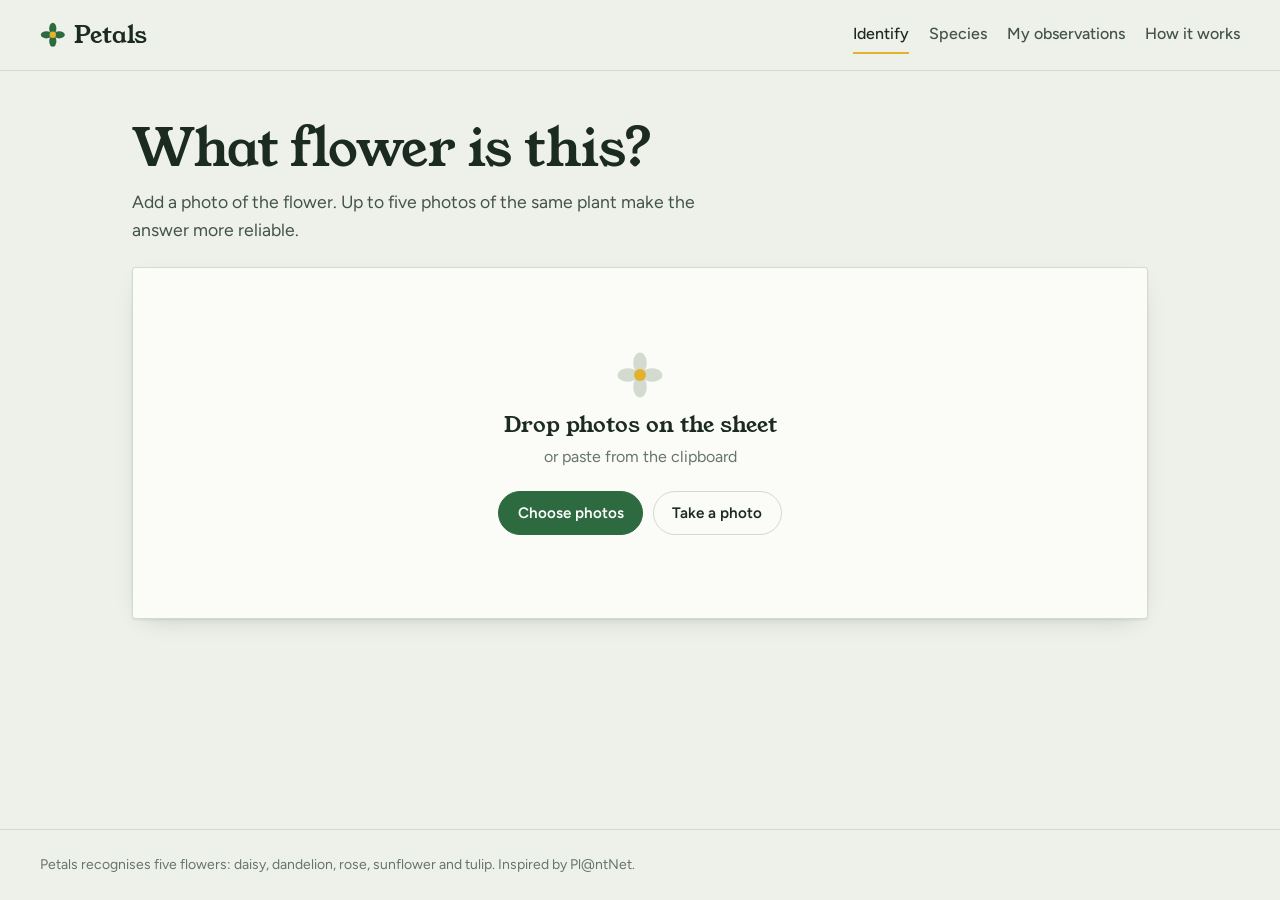
==== site/index.html @ 461c6b3f "test pictures" ====
<!doctype html>
<html lang="en">
<head>
  <meta charset="utf-8">
  <meta name="viewport" content="width=device-width, initial-scale=1">
  <title>Petals</title>
  <meta name="description" content="Identify flowers from a photo.">
  <link rel="icon" href="favicon.svg" type="image/svg+xml">
  <link rel="preconnect" href="https://fonts.googleapis.com">
  <link rel="preconnect" href="https://fonts.gstatic.com" crossorigin>
  <link href="https://fonts.googleapis.com/css2?family=Figtree:wght@400;500;600&family=Young+Serif&display=swap" rel="stylesheet">
  <link rel="stylesheet" href="styles.css">
</head>
<body>
  <header class="masthead">
    <a class="brand" href="#/">
      <svg class="brand-mark" viewBox="0 0 32 32" aria-hidden="true"><use href="#petal-mark"/></svg>
      Petals
    </a>
    <nav aria-label="Main">
      <a href="#/" data-route="identify">Identify</a>
      <a href="#/species" data-route="species">Species</a>
      <a href="#/observations" data-route="observations">My observations</a>
      <a href="#/how" data-route="how">How it works</a>
    </nav>
  </header>

  <div id="model-banner" class="banner" hidden>
    No trained model yet. Run <code>python training/train.py</code>, then restart the server.
    You can still browse species and read how it works.
  </div>

  <main id="view" tabindex="-1"></main>

  <footer class="colophon">
    Petals recognises five flowers: daisy, dandelion, rose, sunflower and tulip.
    Inspired by Pl@ntNet.
  </footer>

  <svg width="0" height="0" style="position:absolute" aria-hidden="true">
    <symbol id="petal-mark" viewBox="0 0 32 32">
      <g fill="currentColor">
        <ellipse cx="16" cy="8" rx="4.5" ry="7"/>
        <ellipse cx="16" cy="24" rx="4.5" ry="7"/>
        <ellipse cx="8" cy="16" rx="7" ry="4.5"/>
        <ellipse cx="24" cy="16" rx="7" ry="4.5"/>
      </g>
      <circle cx="16" cy="16" r="4" fill="var(--pollen)"/>
    </symbol>
  </svg>

  <template id="tpl-identify">
    <section class="identify">
      <div class="intro">
        <h1>What flower is this?</h1>
        <p>Add a photo of the flower. Up to five photos of the same plant make the answer more reliable.</p>
      </div>
      <div class="sheet drop" id="drop">
        <input type="file" id="file" accept="image/*" multiple hidden>
        <input type="file" id="camera" accept="image/*" capture="environment" hidden>
        <div class="drop-empty">
          <svg class="drop-mark" viewBox="0 0 32 32" aria-hidden="true"><use href="#petal-mark"/></svg>
          <p class="drop-title">Drop photos on the sheet</p>
          <p class="drop-hint">or paste from the clipboard</p>
          <div class="drop-actions">
            <button class="btn primary" type="button" data-pick="file">Choose photos</button>
            <button class="btn" type="button" data-pick="camera">Take a photo</button>
          </div>
        </div>
        <ul class="thumbs" id="thumbs" aria-label="Selected photos"></ul>
      </div>
      <div class="identify-actions" id="identify-actions" hidden>
        <button class="btn primary" id="go" type="button">Identify</button>
        <button class="btn quiet" id="add-more" type="button">Add another photo</button>
        <button class="btn quiet" id="clear" type="button">Clear</button>
      </div>
      <p class="error" id="error" role="alert"></p>
    </section>
  </template>

  <template id="tpl-result">
    <section class="result">
      <div class="specimen">
        <div class="sheet mounted">
          <figure class="mount">
            <img id="hero" alt="">
            <span class="tape tl"></span><span class="tape br"></span>
          </figure>
          <ul class="mini" id="mini" aria-label="Other photos"></ul>
        </div>
        <aside class="slip" id="slip" aria-live="polite"></aside>
      </div>
      <div class="ranking">
        <h2>All matches</h2>
        <ol class="bars" id="bars"></ol>
        <p class="fineprint">Scores are averaged across your photos. Petals only knows five flowers, so a photo of anything else is matched to the closest of them.</p>
      </div>
      <form class="save" id="save-form">
        <h2>Save this observation</h2>
        <label>Where did you see it? <span class="optional">(optional)</span>
          <input name="place" maxlength="120" placeholder="e.g. Golden Gate Park, by the pond">
        </label>
        <label>Notes <span class="optional">(optional)</span>
          <textarea name="note" rows="2" maxlength="500" placeholder="Colour, height, smell…"></textarea>
        </label>
        <div class="form-actions">
          <button class="btn primary" type="submit">Save observation</button>
          <a class="btn quiet" href="#/">Identify another flower</a>
        </div>
        <p class="status" id="save-status" role="status"></p>
      </form>
    </section>
  </template>

  <script src="app.js" type="module"></script>
</body>
</html>
---- site/styles.css ----
:root {
  --paper: #eef1ea;
  --sheet: #fbfbf7;
  --ink: #1c2b22;
  --ink-2: #435349;
  --muted: #66756b;
  --rule: #d3dacf;
  --leaf: #2e6a40;
  --leaf-hover: #24563a;
  --on-leaf: #ffffff;
  --pollen: #e2b22c;
  --slip: #fffcef;
  --slip-rule: #c9c1a0;
  --tape: rgba(222, 208, 160, 0.72);
  --danger: #a8322d;
  --series-train: #1f7a3e;
  --series-val: #b07806;
  --shadow: 0 1px 2px rgba(28, 43, 34, 0.08), 0 8px 24px -12px rgba(28, 43, 34, 0.25);
  --serif: "Young Serif", Georgia, serif;
  --sans: "Figtree", system-ui, sans-serif;
  color-scheme: light;
}

@media (prefers-color-scheme: dark) {
  :root:not([data-theme="light"]) {
    --paper: #111914;
    --sheet: #18221c;
    --ink: #e4ebe3;
    --ink-2: #b4c1b7;
    --muted: #8d9b91;
    --rule: #2d3b32;
    --leaf: #7cc08f;
    --leaf-hover: #95d2a6;
    --on-leaf: #0f1a13;
    --pollen: #e8be45;
    --slip: #1f2a23;
    --slip-rule: #4a5640;
    --tape: rgba(150, 140, 100, 0.45);
    --danger: #f08a80;
  --series-train: #45a86a;
  --series-val: #c07a20;
    --shadow: 0 1px 2px rgba(0, 0, 0, 0.4), 0 10px 28px -12px rgba(0, 0, 0, 0.7);
    color-scheme: dark;
  }
}
:root[data-theme="dark"] {
  --paper: #111914;
  --sheet: #18221c;
  --ink: #e4ebe3;
  --ink-2: #b4c1b7;
  --muted: #8d9b91;
  --rule: #2d3b32;
  --leaf: #7cc08f;
  --leaf-hover: #95d2a6;
  --on-leaf: #0f1a13;
  --pollen: #e8be45;
  --slip: #1f2a23;
  --slip-rule: #4a5640;
  --tape: rgba(150, 140, 100, 0.45);
  --danger: #f08a80;
  --series-train: #45a86a;
  --series-val: #c07a20;
  --shadow: 0 1px 2px rgba(0, 0, 0, 0.4), 0 10px 28px -12px rgba(0, 0, 0, 0.7);
  color-scheme: dark;
}

* { box-sizing: border-box; }
[hidden] { display: none !important; }

body {
  margin: 0;
  background: var(--paper);
  color: var(--ink);
  font: 400 1rem/1.55 var(--sans);
  -webkit-font-smoothing: antialiased;
  min-height: 100vh;
  display: flex;
  flex-direction: column;
}

h1, h2, h3 { font-family: var(--serif); font-weight: 400; line-height: 1.15; margin: 0; }
h1 { font-size: clamp(2rem, 1.4rem + 2.6vw, 3.25rem); letter-spacing: -0.01em; }
h2 { font-size: 1.5rem; }
h3 { font-size: 1.2rem; }
p { margin: 0; }
a { color: var(--leaf); }
img { max-width: 100%; display: block; }
code { font-size: 0.9em; background: var(--sheet); padding: 0.1em 0.35em; border-radius: 4px; border: 1px solid var(--rule); }

:focus-visible { outline: 2px solid var(--leaf); outline-offset: 2px; }

/* Masthead */
.masthead {
  display: flex;
  align-items: center;
  justify-content: space-between;
  flex-wrap: wrap;
  gap: 0.75rem 2rem;
  padding: 1rem clamp(1rem, 4vw, 2.5rem);
  border-bottom: 1px solid var(--rule);
}
.brand {
  display: inline-flex;
  align-items: center;
  gap: 0.5rem;
  font: 400 1.5rem/1 var(--serif);
  color: var(--ink);
  text-decoration: none;
}
.brand-mark { width: 1.6rem; height: 1.6rem; color: var(--leaf); }
nav { display: flex; flex-wrap: wrap; gap: 0.25rem 1.25rem; }
nav a {
  color: var(--ink-2);
  text-decoration: none;
  font-weight: 500;
  padding: 0.35rem 0;
  border-bottom: 2px solid transparent;
}
nav a:hover { color: var(--ink); }
nav a[aria-current="page"] { color: var(--ink); border-bottom-color: var(--pollen); }

.banner {
  margin: 1rem auto 0;
  width: calc(min(1080px, 100%) - 2 * clamp(1rem, 4vw, 2rem));
  padding: 0.75rem 1rem;
  border: 1px solid var(--slip-rule);
  background: var(--slip);
  border-radius: 6px;
  color: var(--ink-2);
}

main {
  flex: 1;
  width: min(1080px, 100%);
  margin: 0 auto;
  padding: clamp(1.5rem, 4vw, 3rem) clamp(1rem, 4vw, 2rem) 4rem;
}
main:focus { outline: none; }

.colophon {
  padding: 1.5rem clamp(1rem, 4vw, 2.5rem);
  border-top: 1px solid var(--rule);
  color: var(--muted);
  font-size: 0.875rem;
}

/* Buttons */
.btn {
  display: inline-flex;
  align-items: center;
  justify-content: center;
  gap: 0.4rem;
  min-height: 2.75rem;
  padding: 0.6rem 1.15rem;
  border-radius: 999px;
  border: 1px solid var(--rule);
  background: var(--sheet);
  color: var(--ink);
  font: 600 0.95rem/1 var(--sans);
  text-decoration: none;
  cursor: pointer;
}
.btn:hover { border-color: var(--ink-2); }
.btn.primary { background: var(--leaf); border-color: var(--leaf); color: var(--on-leaf); }
.btn.primary:hover { background: var(--leaf-hover); border-color: var(--leaf-hover); }
.btn.quiet { background: transparent; border-color: transparent; color: var(--ink-2); }
.btn.quiet:hover { color: var(--ink); text-decoration: underline; }
.btn[disabled] { opacity: 0.55; cursor: progress; }

/* The specimen sheet: the app's one memorable object */
.sheet {
  background: var(--sheet);
  border: 1px solid var(--rule);
  border-radius: 3px;
  box-shadow: var(--shadow);
  position: relative;
}

/* Identify */
.identify { display: grid; gap: 1.5rem; }
.intro { display: grid; gap: 0.6rem; max-width: 36rem; }
.intro p { color: var(--ink-2); font-size: 1.1rem; }

.drop {
  min-height: 22rem;
  display: grid;
  place-items: center;
  padding: 2rem 1.25rem;
  transition: border-color 0.15s, background-color 0.15s;
}
.drop.over { border-color: var(--leaf); background: color-mix(in srgb, var(--sheet) 88%, var(--leaf)); }
.drop.has-photos .drop-empty { display: none; }
.drop-empty { display: grid; justify-items: center; gap: 0.35rem; text-align: center; }
.drop-mark { width: 3rem; height: 3rem; color: var(--rule); margin-bottom: 0.5rem; }
.drop-title { font: 400 1.4rem/1.2 var(--serif); }
.drop-hint { color: var(--muted); }
.drop-actions { display: flex; flex-wrap: wrap; justify-content: center; gap: 0.6rem; margin-top: 1rem; }

.thumbs {
  list-style: none;
  margin: 0;
  padding: 0;
  display: flex;
  flex-wrap: wrap;
  justify-content: center;
  gap: 1.25rem;
}
.thumbs:empty { display: none; }
.thumbs li { position: relative; }
.thumbs img {
  width: 11rem;
  height: 11rem;
  object-fit: cover;
  border-radius: 2px;
  box-shadow: 0 1px 3px rgba(0, 0, 0, 0.2);
}
.thumbs li:nth-child(odd) img { transform: rotate(-1.2deg); }
.thumbs li:nth-child(even) img { transform: rotate(1deg); }
.thumbs .remove {
  position: absolute;
  top: -0.6rem;
  right: -0.6rem;
  width: 2rem;
  height: 2rem;
  border-radius: 50%;
  border: 1px solid var(--rule);
  background: var(--sheet);
  color: var(--ink);
  font-size: 1.1rem;
  line-height: 1;
  cursor: pointer;
}

.identify-actions { display: flex; flex-wrap: wrap; gap: 0.5rem; align-items: center; }
.error { color: var(--danger); font-weight: 500; }
.error:empty { display: none; }

/* Result: mounted specimen + determination slip */
.result { display: grid; gap: 3rem; }
.specimen {
  display: grid;
  grid-template-columns: minmax(0, 1.25fr) minmax(0, 1fr);
  gap: 2rem;
  align-items: start;
}
.mounted { padding: clamp(1.25rem, 4vw, 2.5rem); display: grid; gap: 1.25rem; }
.mount { margin: 0; position: relative; justify-self: center; width: 100%; }
.mount img {
  width: 100%;
  max-height: 32rem;
  object-fit: cover;
  border-radius: 2px;
  box-shadow: 0 1px 4px rgba(0, 0, 0, 0.18);
}
.tape {
  position: absolute;
  width: 5.5rem;
  height: 1.6rem;
  background: var(--tape);
  box-shadow: 0 0 1px rgba(0, 0, 0, 0.15);
}
.tape.tl { top: -0.6rem; left: -1.6rem; transform: rotate(-38deg); }
.tape.br { bottom: -0.6rem; right: -1.6rem; transform: rotate(-38deg); }
.mini { list-style: none; margin: 0; padding: 0; display: flex; gap: 0.75rem; justify-content: center; flex-wrap: wrap; }
.mini:empty { display: none; }
.mini button { padding: 0; border: 2px solid transparent; background: none; cursor: pointer; border-radius: 3px; }
.mini button[aria-pressed="true"] { border-color: var(--leaf); }
.mini img { width: 4rem; height: 4rem; object-fit: cover; border-radius: 2px; }

.slip {
  background: var(--slip);
  border: 1px solid var(--slip-rule);
  border-radius: 2px;
  padding: 1.5rem 1.5rem 1.25rem;
  box-shadow: var(--shadow);
  transform: rotate(0.6deg);
  display: grid;
  gap: 1rem;
  position: sticky;
  top: 1.5rem;
}
.slip-head { display: flex; justify-content: space-between; align-items: baseline; gap: 1rem; color: var(--muted); font-size: 0.85rem; border-bottom: 1px solid var(--slip-rule); padding-bottom: 0.6rem; }
.slip-det { font-family: var(--serif); font-size: 0.95rem; color: var(--ink-2); }
.slip-name { font: italic 400 clamp(1.7rem, 1.2rem + 1.5vw, 2.3rem)/1.1 var(--serif); }
.slip-name.undetermined { font-style: normal; }
.slip-common { font-size: 1.15rem; color: var(--ink-2); }
.slip dl { display: grid; grid-template-columns: auto 1fr; gap: 0.35rem 1rem; margin: 0; font-size: 0.95rem; }
.slip dt { color: var(--muted); }
.slip dd { margin: 0; }
.slip .caveat { font-size: 0.9rem; color: var(--ink-2); border-left: 3px solid var(--pollen); padding-left: 0.75rem; }
.slip-foot { border-top: 1px solid var(--slip-rule); padding-top: 0.75rem; display: flex; flex-wrap: wrap; gap: 0.5rem 1.25rem; font-size: 0.95rem; }

.meter { display: grid; gap: 0.35rem; }
.meter-track { height: 0.6rem; background: color-mix(in srgb, var(--slip-rule) 45%, transparent); border-radius: 999px; overflow: hidden; }
.meter-fill { height: 100%; background: var(--pollen); border-radius: 999px; transform-origin: left; animation: grow 0.7s cubic-bezier(.2,.7,.2,1) both; }
.meter-label { display: flex; justify-content: space-between; font-size: 0.9rem; color: var(--ink-2); }
.meter-label strong { color: var(--ink); font-variant-numeric: tabular-nums; }
@keyframes grow { from { transform: scaleX(0); } }

.ranking { display: grid; gap: 1rem; max-width: 40rem; }
.bars { list-style: none; margin: 0; padding: 0; display: grid; gap: 0.85rem; }
.bars li { display: grid; grid-template-columns: 9rem 1fr 3.5rem; gap: 1rem; align-items: center; }
.bars a { color: var(--ink); text-decoration: none; font-weight: 500; }
.bars a:hover { text-decoration: underline; }
.bars .sci { display: block; font-style: italic; font-weight: 400; color: var(--muted); font-size: 0.85rem; }
.bars .track { height: 0.5rem; background: var(--rule); border-radius: 999px; overflow: hidden; }
.bars .fill { height: 100%; background: var(--ink-2); border-radius: 999px; }
.bars li:first-child .fill { background: var(--leaf); }
.bars .pct { text-align: right; font-variant-numeric: tabular-nums; color: var(--ink-2); }
.fineprint { color: var(--muted); font-size: 0.9rem; }

.save { display: grid; gap: 1rem; max-width: 34rem; padding-top: 2rem; border-top: 1px solid var(--rule); }
.save label { display: grid; gap: 0.35rem; font-weight: 500; }
.optional { color: var(--muted); font-weight: 400; }
input, textarea {
  font: inherit;
  color: var(--ink);
  background: var(--sheet);
  border: 1px solid var(--rule);
  border-radius: 6px;
  padding: 0.6rem 0.75rem;
  width: 100%;
}
input:focus, textarea:focus { border-color: var(--leaf); outline: none; box-shadow: 0 0 0 3px color-mix(in srgb, var(--leaf) 25%, transparent); }
.form-actions { display: flex; flex-wrap: wrap; gap: 0.5rem; align-items: center; }
.status { color: var(--leaf); font-weight: 500; }
.status:empty { display: none; }

/* Species */
.page-head { display: grid; gap: 0.6rem; max-width: 40rem; margin-bottom: 2rem; }
.page-head p { color: var(--ink-2); font-size: 1.1rem; }

.flora { list-style: none; margin: 0; padding: 0; display: grid; grid-template-columns: repeat(auto-fill, minmax(15rem, 1fr)); gap: 2rem 1.5rem; }
.flora a { color: inherit; text-decoration: none; display: grid; gap: 0.6rem; }
.flora .plate {
  aspect-ratio: 4 / 5;
  background: var(--sheet);
  border: 1px solid var(--rule);
  border-radius: 3px;
  padding: 0.75rem;
  box-shadow: var(--shadow);
}
.flora .plate img { width: 100%; height: 100%; object-fit: cover; border-radius: 2px; }
.flora .plate .placeholder { width: 100%; height: 100%; display: grid; place-items: center; color: var(--rule); }
.flora .plate .placeholder svg { width: 40%; }
.flora a:hover h3 { text-decoration: underline; }
.flora .sci { font-style: italic; color: var(--muted); }

.species-detail { display: grid; grid-template-columns: minmax(0, 1fr) minmax(0, 1fr); gap: 2.5rem; align-items: start; }
.species-detail .text { display: grid; gap: 1.25rem; }
.species-detail .sci { font: italic 400 1.25rem/1.3 var(--serif); color: var(--ink-2); }
.species-detail .lede { font-size: 1.1rem; max-width: 34rem; }
.species-detail ul.look { margin: 0; padding-left: 1.2rem; display: grid; gap: 0.35rem; }
.species-detail dl { display: grid; grid-template-columns: auto 1fr; gap: 0.4rem 1.25rem; margin: 0; }
.species-detail dt { color: var(--muted); }
.species-detail dd { margin: 0; }
.gallery { display: grid; grid-template-columns: repeat(2, 1fr); gap: 0.75rem; padding: 1rem; }
.gallery img { width: 100%; aspect-ratio: 1; object-fit: cover; border-radius: 2px; }
.gallery .empty { grid-column: 1 / -1; color: var(--muted); padding: 2rem 1rem; text-align: center; }
.back { display: inline-block; margin-bottom: 1.5rem; color: var(--ink-2); }

/* Observations */
.log { list-style: none; margin: 0; padding: 0; display: grid; gap: 1.25rem; }
.log li {
  display: grid;
  grid-template-columns: 7rem 1fr auto;
  gap: 1.25rem;
  align-items: start;
  padding-bottom: 1.25rem;
  border-bottom: 1px solid var(--rule);
}
.log img { width: 7rem; height: 7rem; object-fit: cover; border-radius: 2px; box-shadow: 0 1px 3px rgba(0, 0, 0, 0.2); }
.log .what { display: grid; gap: 0.2rem; }
.log .sci { font-style: italic; color: var(--muted); }
.log .meta { color: var(--ink-2); font-size: 0.9rem; }
.log .note { margin-top: 0.4rem; }
.empty-state { display: grid; gap: 1rem; justify-items: start; padding: 2.5rem 0; color: var(--ink-2); }

/* How it works */
.how { display: grid; gap: 3.5rem; }
.how section { display: grid; gap: 1rem; }
.how .prose { max-width: 40rem; display: grid; gap: 0.85rem; color: var(--ink-2); }
.how .prose strong { color: var(--ink); font-weight: 600; }
.steps { margin: 0; padding-left: 1.4rem; display: grid; gap: 0.5rem; max-width: 40rem; color: var(--ink-2); }
.stats { display: flex; flex-wrap: wrap; gap: 2.5rem; }
.stats div { display: grid; }
.stats strong { font: 400 2rem/1.1 var(--serif); font-variant-numeric: tabular-nums; }
.stats span { color: var(--muted); font-size: 0.9rem; }

.aug-controls { display: flex; flex-wrap: wrap; gap: 0.5rem; align-items: center; }
.aug-controls label { display: inline-flex; gap: 0.4rem; align-items: center; padding: 0.4rem 0.8rem; border: 1px solid var(--rule); border-radius: 999px; background: var(--sheet); cursor: pointer; font-size: 0.9rem; }
.aug-controls input { width: auto; accent-color: var(--leaf); }
.aug-grid { display: grid; grid-template-columns: repeat(4, 1fr); gap: 0.75rem; padding: 1rem; }
.aug-grid canvas { width: 100%; aspect-ratio: 1; border-radius: 2px; background: var(--paper); }
.aug-grid .original { outline: 2px solid var(--pollen); outline-offset: 2px; }

.chart-wrap { padding: 1.25rem; max-width: 44rem; position: relative; }
.chart-wrap svg { width: 100%; height: auto; display: block; overflow: visible; }
.chart-legend { display: flex; gap: 1.25rem; font-size: 0.9rem; color: var(--ink-2); margin-bottom: 0.5rem; }
.chart-legend span { display: inline-flex; align-items: center; gap: 0.4rem; }
.chart-legend i { width: 1rem; height: 2px; display: inline-block; }
.chart-legend i.dashed { background: none; border-top: 2px dashed; height: 0; }
.chart-tip {
  position: absolute;
  pointer-events: none;
  background: var(--ink);
  color: var(--paper);
  border-radius: 6px;
  padding: 0.45rem 0.65rem;
  font-size: 0.85rem;
  line-height: 1.35;
  white-space: nowrap;
  transform: translate(-50%, calc(-100% - 10px));
}
.chart-tip[hidden] { display: none; }
.chart-table { margin-top: 0.75rem; font-size: 0.9rem; color: var(--ink-2); }
.chart-table table { border-collapse: collapse; margin-top: 0.5rem; font-variant-numeric: tabular-nums; }
.chart-table th, .chart-table td { padding: 0.25rem 1rem 0.25rem 0; text-align: left; }
.chart-table th { color: var(--muted); font-weight: 500; }

.loading { color: var(--muted); }

@media (max-width: 760px) {
  .specimen, .species-detail { grid-template-columns: 1fr; }
  .slip { position: static; transform: none; }
  .bars li { grid-template-columns: 7rem 1fr 3rem; gap: 0.75rem; }
  .thumbs img { width: 8.5rem; height: 8.5rem; }
  .log li { grid-template-columns: 5rem 1fr; }
  .log img { width: 5rem; height: 5rem; }
  .log li > :last-child { grid-column: 2; justify-self: start; }
  .aug-grid { grid-template-columns: repeat(2, 1fr); }
  .tape { width: 4rem; }
  .tape.tl { left: -1rem; }
  .tape.br { right: -1rem; }
}

@media (prefers-reduced-motion: reduce) {
  * { animation: none !important; transition: none !important; }
}
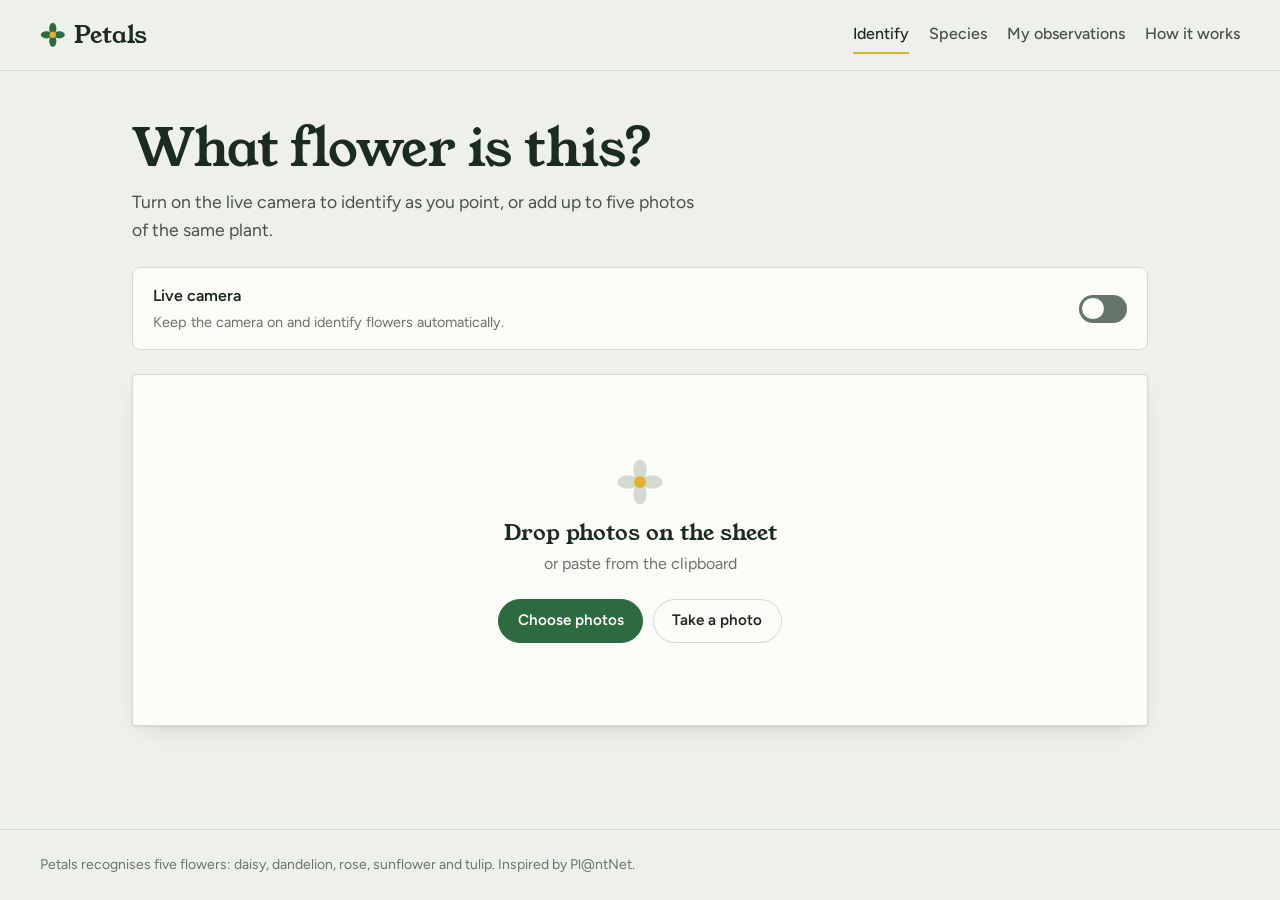
==== commit 269f13f6: "Add live camera mode with automatic flower identification" ====
--- a/site/index.html
+++ b/site/index.html
@@ -1,5 +1,5 @@
 <!doctype html>
-<html lang="en">
+<html lang="en" data-mode="static">
 <head>
   <meta charset="utf-8">
   <meta name="viewport" content="width=device-width, initial-scale=1">
@@ -53,7 +53,26 @@
     <section class="identify">
       <div class="intro">
         <h1>What flower is this?</h1>
-        <p>Add a photo of the flower. Up to five photos of the same plant make the answer more reliable.</p>
+        <p>Turn on the live camera to identify as you point, or add up to five photos of the same plant.</p>
+      </div>
+      <label class="live-toggle" for="live-camera">
+        <span><strong>Live camera</strong><span id="live-camera-hint">Keep the camera on and identify flowers automatically.</span></span>
+        <input type="checkbox" id="live-camera" role="switch" aria-label="Live camera" aria-describedby="live-camera-hint" aria-controls="live-panel">
+        <span class="switch-track" aria-hidden="true"></span>
+      </label>
+      <div class="sheet live-panel" id="live-panel" hidden>
+        <video id="live-video" autoplay muted playsinline aria-label="Live camera preview"></video>
+        <div class="live-details">
+          <p class="live-status" id="live-status" role="status">Starting camera…</p>
+          <div class="live-result" id="live-result" aria-live="polite" aria-atomic="true" hidden>
+            <p class="live-determination" id="live-determination"></p>
+            <h2 id="live-name"></h2>
+            <p class="sci" id="live-scientific"></p>
+            <p>Confidence <strong id="live-score"></strong></p>
+          </div>
+          <button class="btn primary" id="live-use" type="button" disabled>View &amp; save result</button>
+          <p class="fineprint">Point at a well-lit flower head. The match updates while the switch is on.</p>
+        </div>
       </div>
       <div class="sheet drop" id="drop">
         <input type="file" id="file" accept="image/*" multiple hidden>
--- a/site/styles.css
+++ b/site/styles.css
@@ -235,6 +235,36 @@
 .error { color: var(--danger); font-weight: 500; }
 .error:empty { display: none; }
 
+/* Live camera */
+.live-toggle {
+  display: flex;
+  align-items: center;
+  gap: 1rem;
+  padding: 1rem 1.25rem;
+  border: 1px solid var(--rule);
+  border-radius: 8px;
+  background: var(--sheet);
+  cursor: pointer;
+  position: relative;
+}
+.live-toggle > span:first-child { flex: 1; display: grid; gap: 0.15rem; }
+.live-toggle strong { font-weight: 600; }
+#live-camera-hint { color: var(--muted); font-size: 0.9rem; }
+.live-toggle input { position: absolute; opacity: 0; width: 1px; height: 1px; padding: 0; }
+.switch-track { width: 3rem; height: 1.75rem; border-radius: 999px; background: var(--muted); padding: 0.2rem; flex-shrink: 0; transition: background 0.15s; }
+.switch-track::after { content: ""; display: block; width: 1.35rem; height: 1.35rem; border-radius: 50%; background: var(--sheet); transition: transform 0.15s; }
+.live-toggle input:checked + .switch-track { background: var(--leaf); }
+.live-toggle input:checked + .switch-track::after { background: var(--on-leaf); transform: translateX(1.25rem); }
+.live-toggle input:focus-visible + .switch-track { outline: 2px solid var(--leaf); outline-offset: 3px; }
+.live-toggle input:disabled + .switch-track { opacity: 0.5; }
+.live-panel { display: grid; grid-template-columns: minmax(0, 1.5fr) minmax(0, 1fr); overflow: hidden; }
+.live-panel video { display: block; width: 100%; height: 100%; min-height: 15rem; max-height: 32rem; object-fit: contain; background: #111914; }
+.live-details { display: grid; gap: 1rem; padding: 1.5rem; align-content: center; justify-items: start; }
+.live-status { color: var(--leaf); font-size: 0.9rem; font-weight: 500; }
+.live-result { display: grid; gap: 0.35rem; }
+.live-determination { color: var(--muted); font-size: 0.9rem; }
+.live-result .sci { color: var(--ink-2); font-style: italic; }
+
 /* Result: mounted specimen + determination slip */
 .result { display: grid; gap: 3rem; }
 .specimen {
@@ -421,7 +451,8 @@
 .loading { color: var(--muted); }
 
 @media (max-width: 760px) {
-  .specimen, .species-detail { grid-template-columns: 1fr; }
+  .specimen, .species-detail, .live-panel { grid-template-columns: 1fr; }
+  .live-panel video { height: auto; min-height: 0; }
   .slip { position: static; transform: none; }
   .bars li { grid-template-columns: 7rem 1fr 3rem; gap: 0.75rem; }
   .thumbs img { width: 8.5rem; height: 8.5rem; }
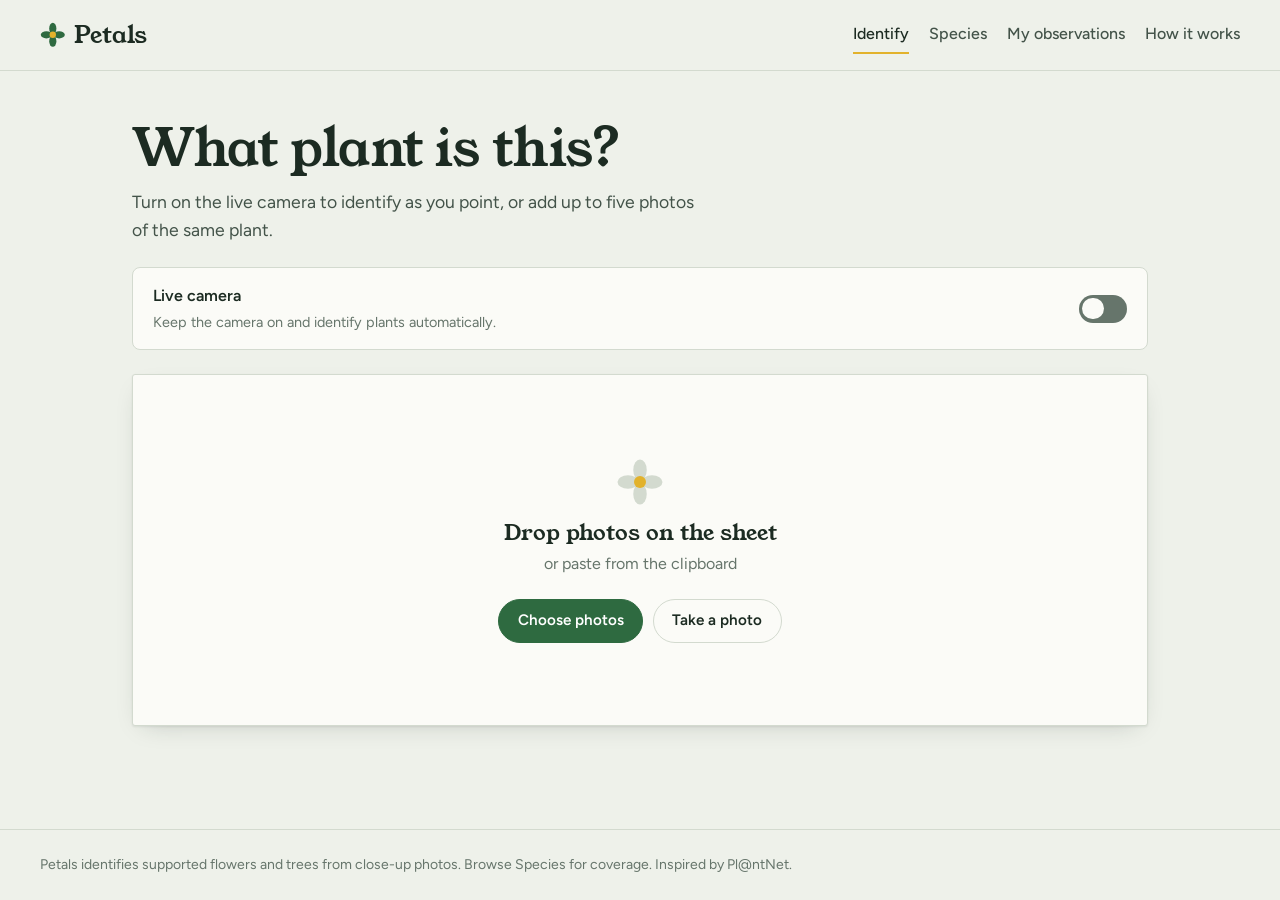
==== commit d74c813d: "Expand browser plant identification to 35 classes with LeafSnap30" ====
--- a/site/index.html
+++ b/site/index.html
@@ -4,7 +4,7 @@
   <meta charset="utf-8">
   <meta name="viewport" content="width=device-width, initial-scale=1">
   <title>Petals</title>
-  <meta name="description" content="Identify flowers from a photo.">
+  <meta name="description" content="Identify flowers and trees from photos or a live camera feed. Explore species guides, see confidence scores, and save your observations with Petals.">
   <link rel="icon" href="favicon.svg" type="image/svg+xml">
   <link rel="preconnect" href="https://fonts.googleapis.com">
   <link rel="preconnect" href="https://fonts.gstatic.com" crossorigin>
@@ -33,7 +33,7 @@
   <main id="view" tabindex="-1"></main>
 
   <footer class="colophon">
-    Petals recognises five flowers: daisy, dandelion, rose, sunflower and tulip.
+    Petals identifies supported flowers and trees from close-up photos. Browse Species for coverage.
     Inspired by Pl@ntNet.
   </footer>
 
@@ -52,11 +52,11 @@
   <template id="tpl-identify">
     <section class="identify">
       <div class="intro">
-        <h1>What flower is this?</h1>
+        <h1>What plant is this?</h1>
         <p>Turn on the live camera to identify as you point, or add up to five photos of the same plant.</p>
       </div>
       <label class="live-toggle" for="live-camera">
-        <span><strong>Live camera</strong><span id="live-camera-hint">Keep the camera on and identify flowers automatically.</span></span>
+        <span><strong>Live camera</strong><span id="live-camera-hint">Keep the camera on and identify plants automatically.</span></span>
         <input type="checkbox" id="live-camera" role="switch" aria-label="Live camera" aria-describedby="live-camera-hint" aria-controls="live-panel">
         <span class="switch-track" aria-hidden="true"></span>
       </label>
@@ -71,7 +71,7 @@
             <p>Confidence <strong id="live-score"></strong></p>
           </div>
           <button class="btn primary" id="live-use" type="button" disabled>View &amp; save result</button>
-          <p class="fineprint">Point at a well-lit flower head. The match updates while the switch is on.</p>
+          <p class="fineprint">Point at a well-lit flower or a single leaf. The match updates while the switch is on.</p>
         </div>
       </div>
       <div class="sheet drop" id="drop">
@@ -112,7 +112,7 @@
       <div class="ranking">
         <h2>All matches</h2>
         <ol class="bars" id="bars"></ol>
-        <p class="fineprint">Scores are averaged across your photos. Petals only knows five flowers, so a photo of anything else is matched to the closest of them.</p>
+        <p class="fineprint">Scores are averaged across your photos. Use a flower close-up or a single tree leaf against a plain background. Unsupported plants can still receive high scores; check the species guide.</p>
       </div>
       <form class="save" id="save-form">
         <h2>Save this observation</h2>
@@ -124,7 +124,7 @@
         </label>
         <div class="form-actions">
           <button class="btn primary" type="submit">Save observation</button>
-          <a class="btn quiet" href="#/">Identify another flower</a>
+          <a class="btn quiet" href="#/">Identify another plant</a>
         </div>
         <p class="status" id="save-status" role="status"></p>
       </form>
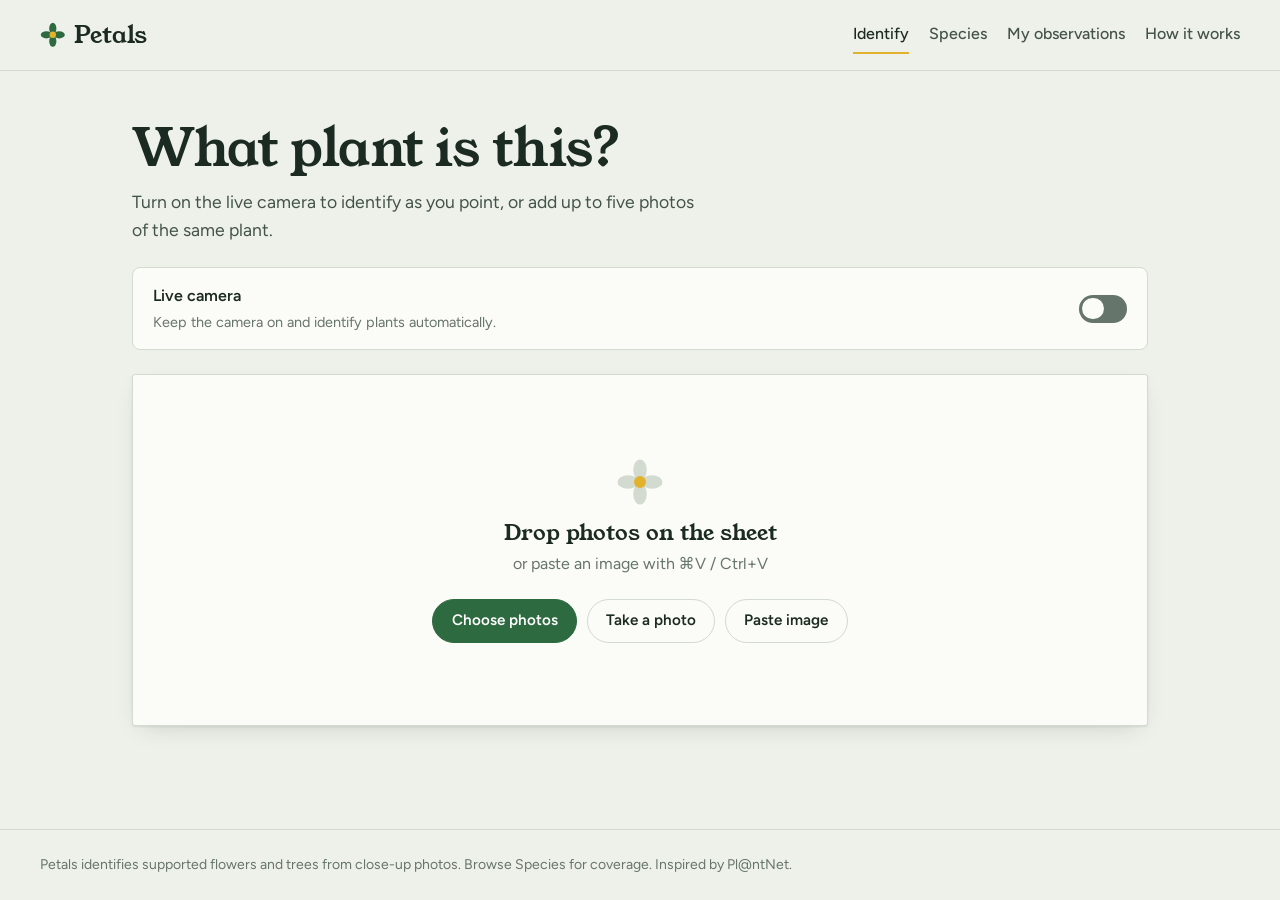
==== commit 7e41a52e: "Fix clipboard image paste and add explicit paste controls" ====
--- a/site/index.html
+++ b/site/index.html
@@ -80,10 +80,11 @@
         <div class="drop-empty">
           <svg class="drop-mark" viewBox="0 0 32 32" aria-hidden="true"><use href="#petal-mark"/></svg>
           <p class="drop-title">Drop photos on the sheet</p>
-          <p class="drop-hint">or paste from the clipboard</p>
+          <p class="drop-hint">or paste an image with ⌘V / Ctrl+V</p>
           <div class="drop-actions">
             <button class="btn primary" type="button" data-pick="file">Choose photos</button>
             <button class="btn" type="button" data-pick="camera">Take a photo</button>
+            <button class="btn" type="button" data-paste>Paste image</button>
           </div>
         </div>
         <ul class="thumbs" id="thumbs" aria-label="Selected photos"></ul>
@@ -91,6 +92,7 @@
       <div class="identify-actions" id="identify-actions" hidden>
         <button class="btn primary" id="go" type="button">Identify</button>
         <button class="btn quiet" id="add-more" type="button">Add another photo</button>
+        <button class="btn quiet" type="button" data-paste>Paste image</button>
         <button class="btn quiet" id="clear" type="button">Clear</button>
       </div>
       <p class="error" id="error" role="alert"></p>
